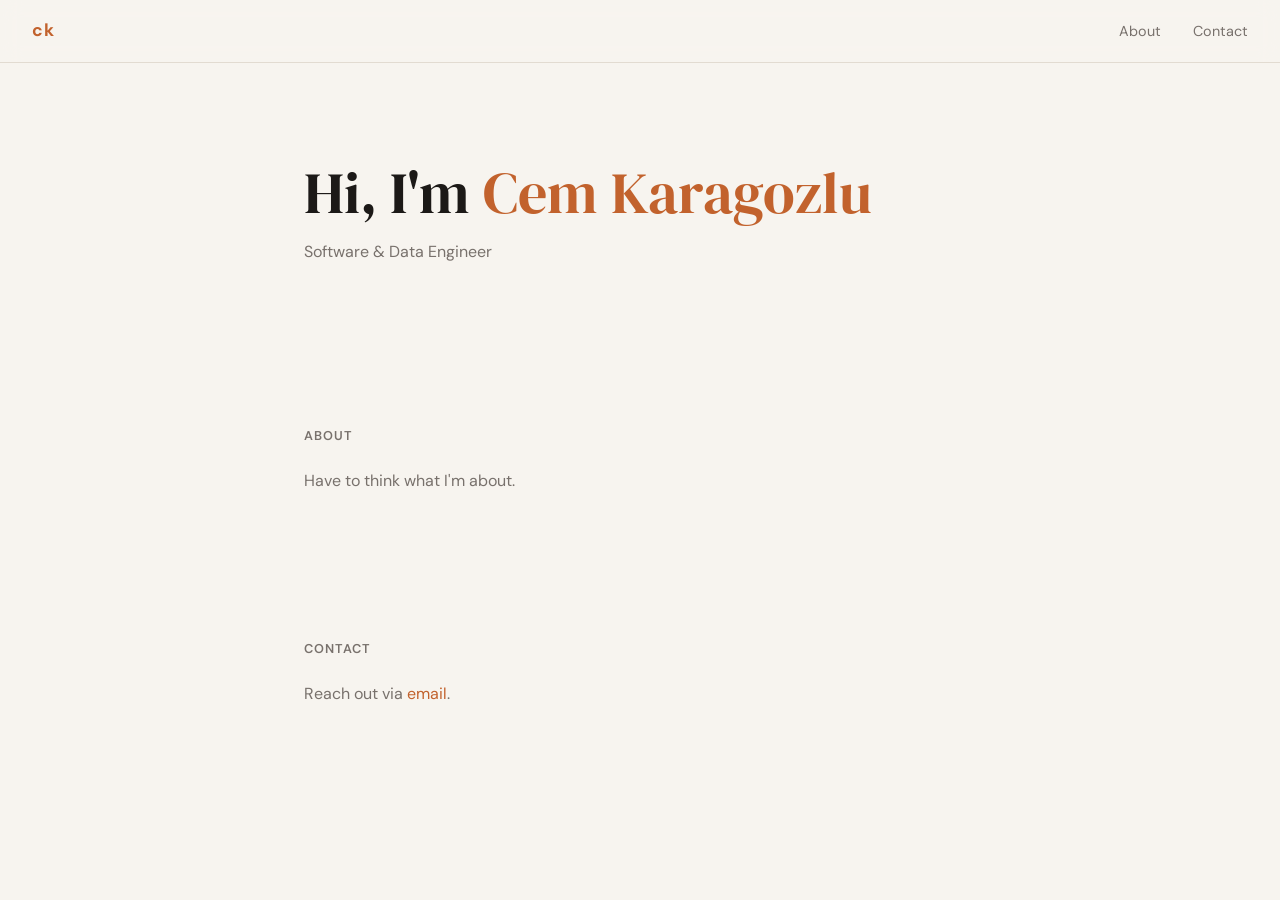
==== docs/index.html @ 2bb3a3b9 "Initial commit" ====
<!DOCTYPE html>
<html lang="en">
<head>
  <meta charset="UTF-8" />
  <meta name="viewport" content="width=device-width, initial-scale=1.0" />
  <title>Cem Karagozlu</title>
  <link rel="preconnect" href="https://fonts.googleapis.com" />
  <link rel="preconnect" href="https://fonts.gstatic.com" crossorigin />
  <link rel="stylesheet" href="./style.css" />
</head>
<body>
  <nav id="navbar">
    <span class="nav-logo">ck</span>
    <ul>
      <li><a href="#about">About</a></li>
      <li><a href="#contact">Contact</a></li>
    </ul>
  </nav>

  <main>
    <section id="hero">
      <h1>Hi, I'm <span class="highlight">Cem Karagozlu</span></h1>
      <p class="tagline">Software & Data Engineer</p>
    </section>

    <section id="about">
      <h2>About</h2>
      <p>Have to think what I'm about.</p>
    </section>

    <section id="contact">
      <h2>Contact</h2>
      <p>Reach out via <a href="mailto:karagozluc@gmail.com" class="link">email</a>.</p>
    </section>
  </main>

  <script src="./script.js"></script>
</body>
</html>
---- docs/style.css ----
@import url("https://fonts.googleapis.com/css2?family=DM+Serif+Display&family=DM+Sans:wght@400;500&display=swap");

:root {
  --bg: #f7f4ef;
  --surface: #ffffff;
  --border: #e2dbd1;
  --text: #1c1917;
  --muted: #78716c;
  --accent: #c2622d;
  --font-sans: "DM Sans", system-ui, sans-serif;
  --font-serif: "DM Serif Display", Georgia, serif;
  --max-w: 720px;
}

* {
  box-sizing: border-box;
  margin: 0;
  padding: 0;
}

html {
  scroll-behavior: smooth;
}

body {
  background: var(--bg);
  color: var(--text);
  font-family: var(--font-sans);
  font-size: 1rem;
  line-height: 1.7;
}

/* Nav */
nav {
  position: fixed;
  top: 0;
  width: 100%;
  display: flex;
  align-items: center;
  justify-content: space-between;
  padding: 1rem 2rem;
  background: rgba(247, 244, 239, 0.88);
  backdrop-filter: blur(10px);
  border-bottom: 1px solid var(--border);
  z-index: 100;
  transition: background 0.3s;
}

.nav-logo {
  font-weight: 700;
  font-size: 1.1rem;
  color: var(--accent);
  letter-spacing: 0.05em;
}

nav ul {
  list-style: none;
  display: flex;
  gap: 2rem;
}

nav a {
  color: var(--muted);
  text-decoration: none;
  font-size: 0.9rem;
  transition: color 0.2s;
}

nav a:hover,
nav a.active {
  color: var(--text);
}

/* Main layout */
main {
  max-width: var(--max-w);
  margin: 0 auto;
  padding: 0 1.5rem;
}

section {
  padding: 6rem 0 3rem;
}

#hero {
  padding-top: 10rem;
  padding-bottom: 4rem;
}

h1 {
  font-family: var(--font-serif);
  font-size: clamp(2.4rem, 6vw, 3.6rem);
  font-weight: 400;
  line-height: 1.15;
  margin-bottom: 0.75rem;
}

h2 {
  font-size: 1.4rem;
  font-weight: 600;
  margin-bottom: 1.25rem;
  color: var(--muted);
  text-transform: uppercase;
  letter-spacing: 0.08em;
  font-size: 0.8rem;
}

h3 {
  font-family: var(--font-serif);
  font-size: 1.05rem;
  font-weight: 400;
  margin-bottom: 0.4rem;
}

p {
  color: var(--muted);
}

.tagline {
  font-size: 1rem;
  color: var(--muted);
}

.highlight {
  color: var(--accent);
}

/* Links */
.link {
  color: var(--accent);
  text-decoration: none;
}

.link:hover {
  text-decoration: underline;
}

/* Footer */
footer {
  text-align: center;
  padding: 3rem 0 2rem;
  font-size: 0.8rem;
  color: var(--border);
}
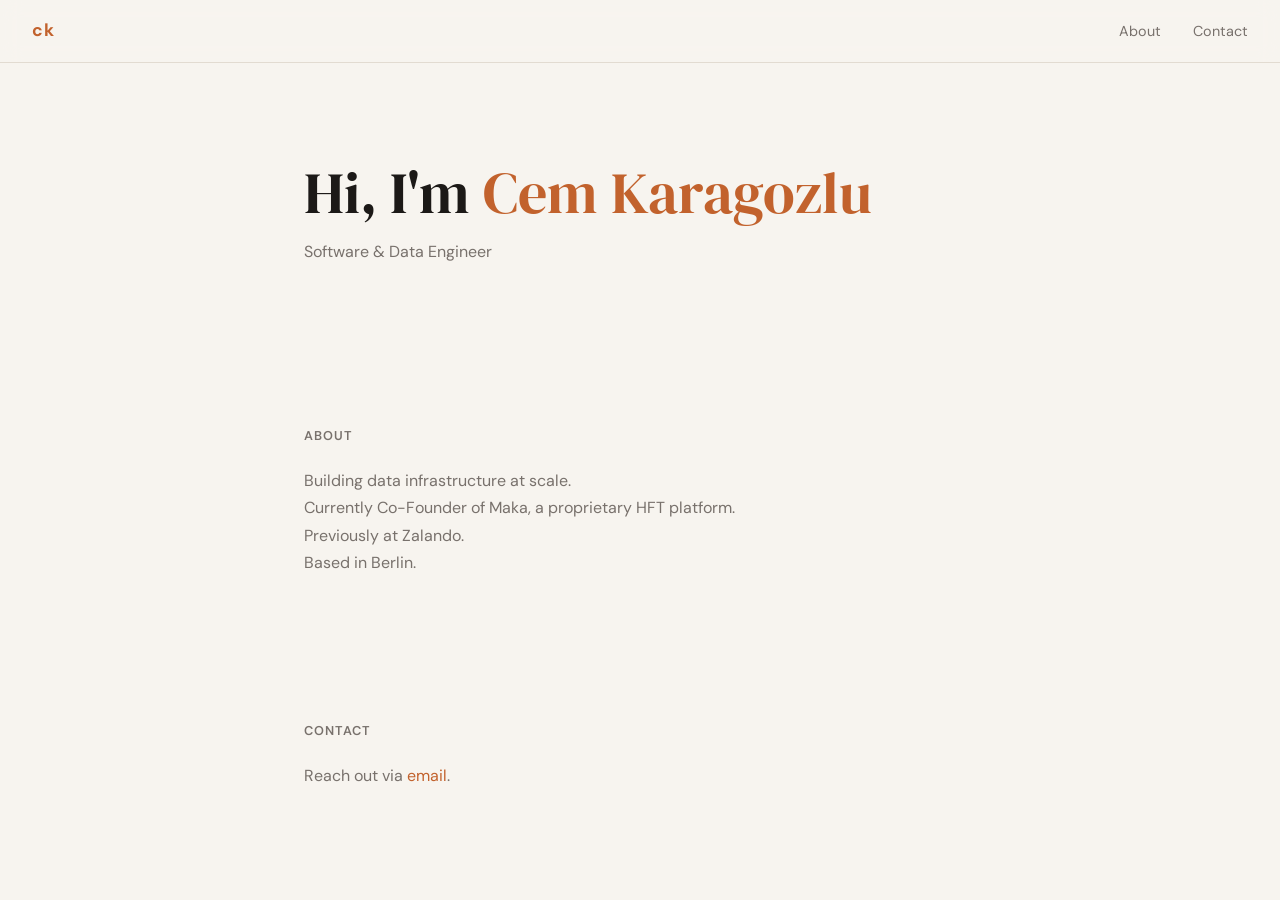
==== commit 704d8273: "About section" ====
--- a/docs/index.html
+++ b/docs/index.html
@@ -25,7 +25,10 @@
 
     <section id="about">
       <h2>About</h2>
-      <p>Have to think what I'm about.</p>
+      <p>Building data infrastructure at scale.</p>
+      <p>Currently Co-Founder of Maka, a proprietary HFT platform.</p>
+      <p>Previously at Zalando.</p>
+      <p>Based in Berlin.</p>
     </section>
 
     <section id="contact">
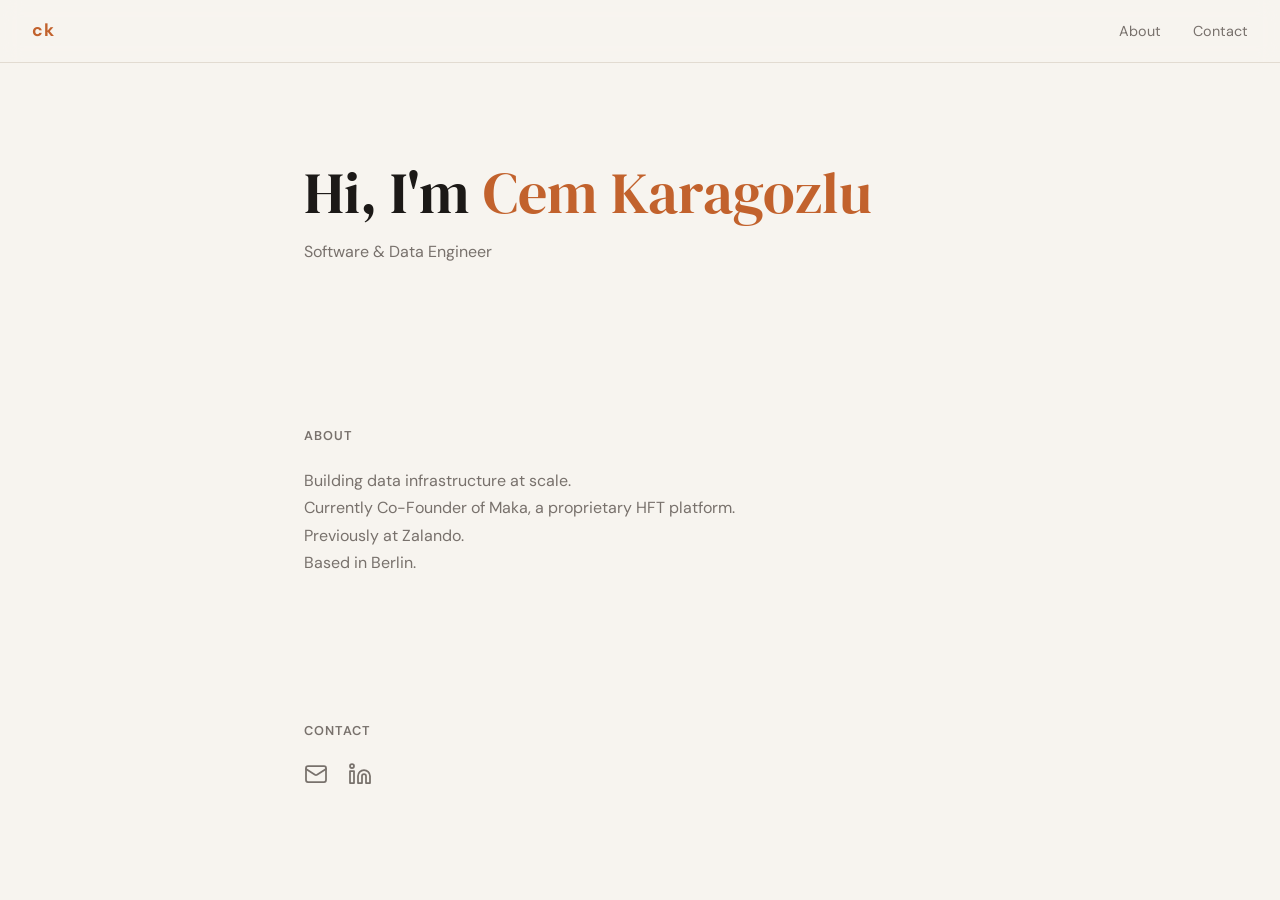
==== commit 0a48ff11: "Add linkedin contact" ====
--- a/docs/index.html
+++ b/docs/index.html
@@ -33,7 +33,14 @@
 
     <section id="contact">
       <h2>Contact</h2>
-      <p>Reach out via <a href="mailto:karagozluc@gmail.com" class="link">email</a>.</p>
+      <div class="icons">
+        <a href="mailto:karagozluc@gmail.com" aria-label="Email">
+          <svg xmlns="http://www.w3.org/2000/svg" viewBox="0 0 24 24" fill="none" stroke="currentColor" stroke-width="1.75" stroke-linecap="round" stroke-linejoin="round"><rect width="20" height="16" x="2" y="4" rx="2"/><path d="m22 7-8.97 5.7a1.94 1.94 0 0 1-2.06 0L2 7"/></svg>
+        </a>
+        <a href="https://linkedin.com/in/cemkaragozlu" target="_blank" rel="noopener" aria-label="LinkedIn">
+          <svg xmlns="http://www.w3.org/2000/svg" viewBox="0 0 24 24" fill="none" stroke="currentColor" stroke-width="1.75" stroke-linecap="round" stroke-linejoin="round"><path d="M16 8a6 6 0 0 1 6 6v7h-4v-7a2 2 0 0 0-2-2 2 2 0 0 0-2 2v7h-4v-7a6 6 0 0 1 6-6z"/><rect width="4" height="12" x="2" y="9"/><circle cx="4" cy="4" r="2"/></svg>
+        </a>
+      </div>
     </section>
   </main>
 
--- a/docs/style.css
+++ b/docs/style.css
@@ -135,6 +135,27 @@
   text-decoration: underline;
 }
 
+/* Contact icons */
+.icons {
+  display: flex;
+  gap: 1.25rem;
+}
+
+.icons a {
+  color: var(--muted);
+  transition: color 0.2s;
+}
+
+.icons a:hover {
+  color: var(--accent);
+}
+
+.icons svg {
+  width: 1.5rem;
+  height: 1.5rem;
+  display: block;
+}
+
 /* Footer */
 footer {
   text-align: center;
